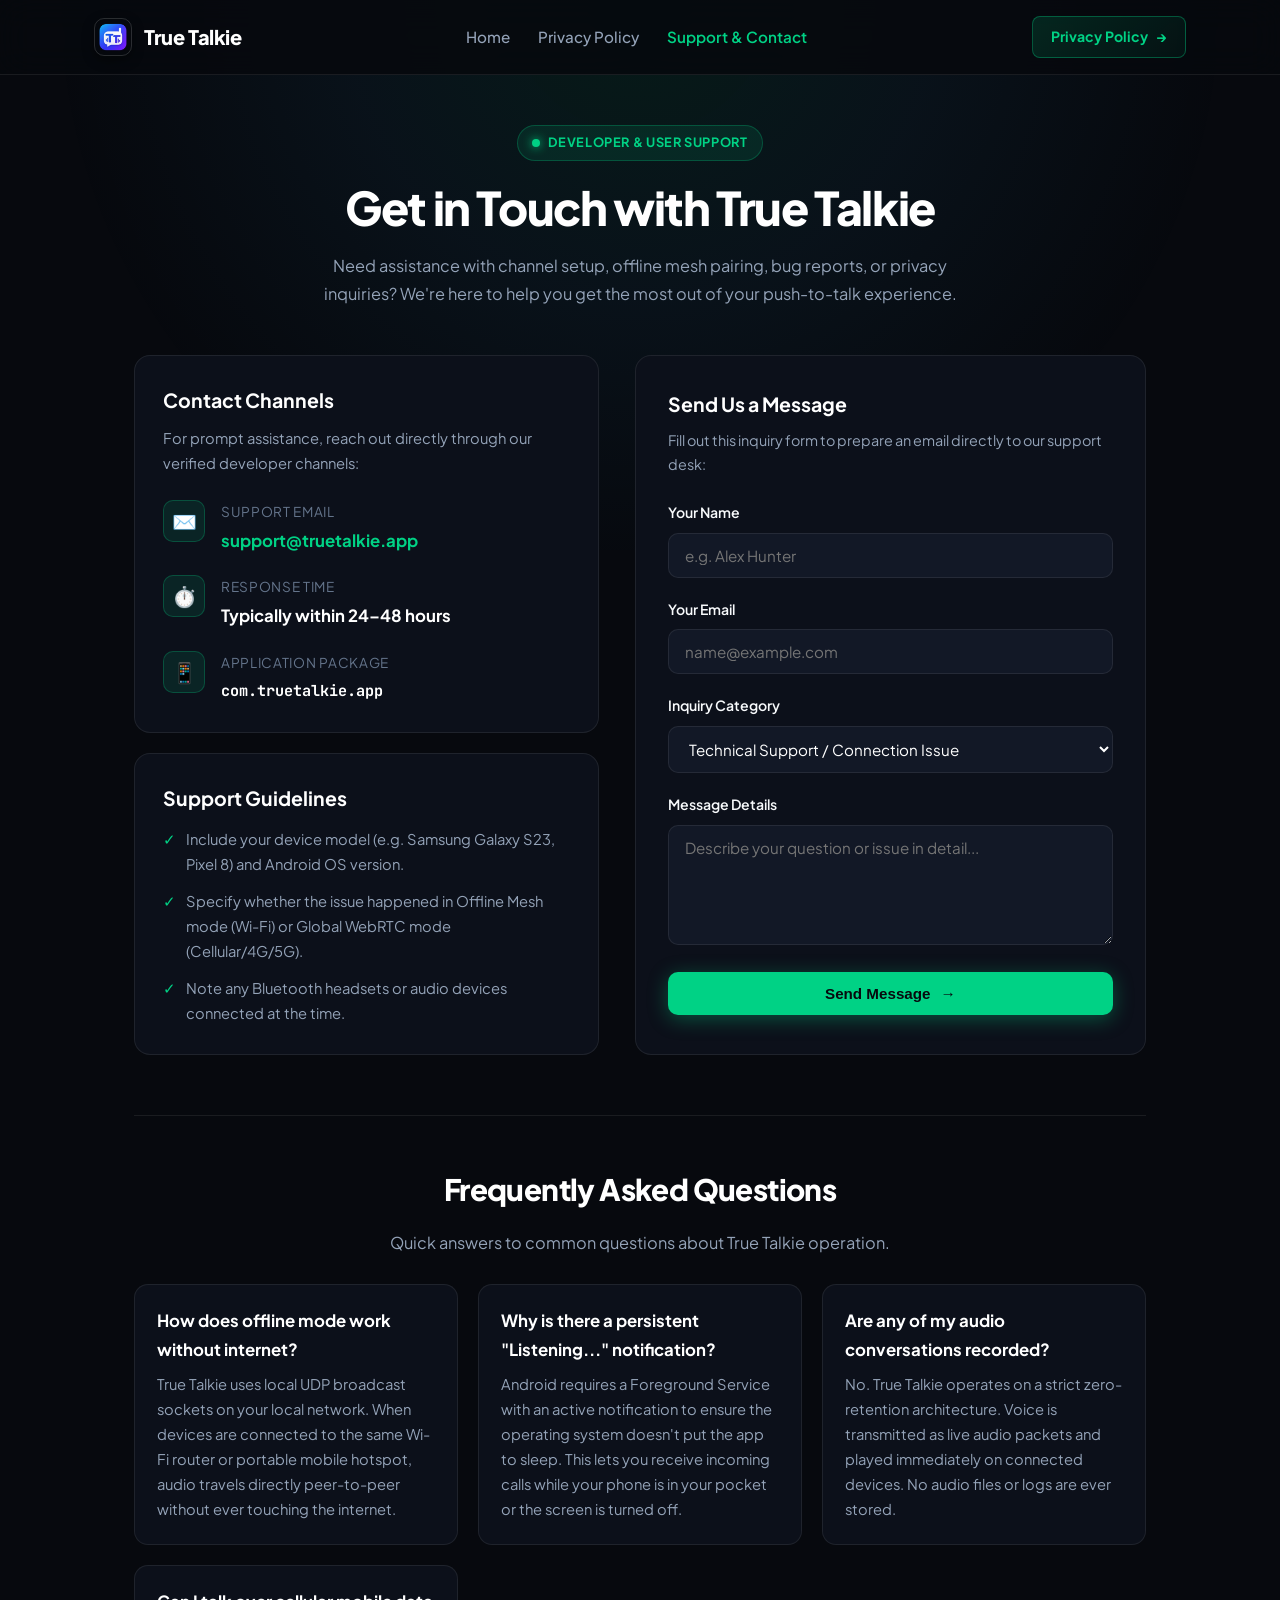
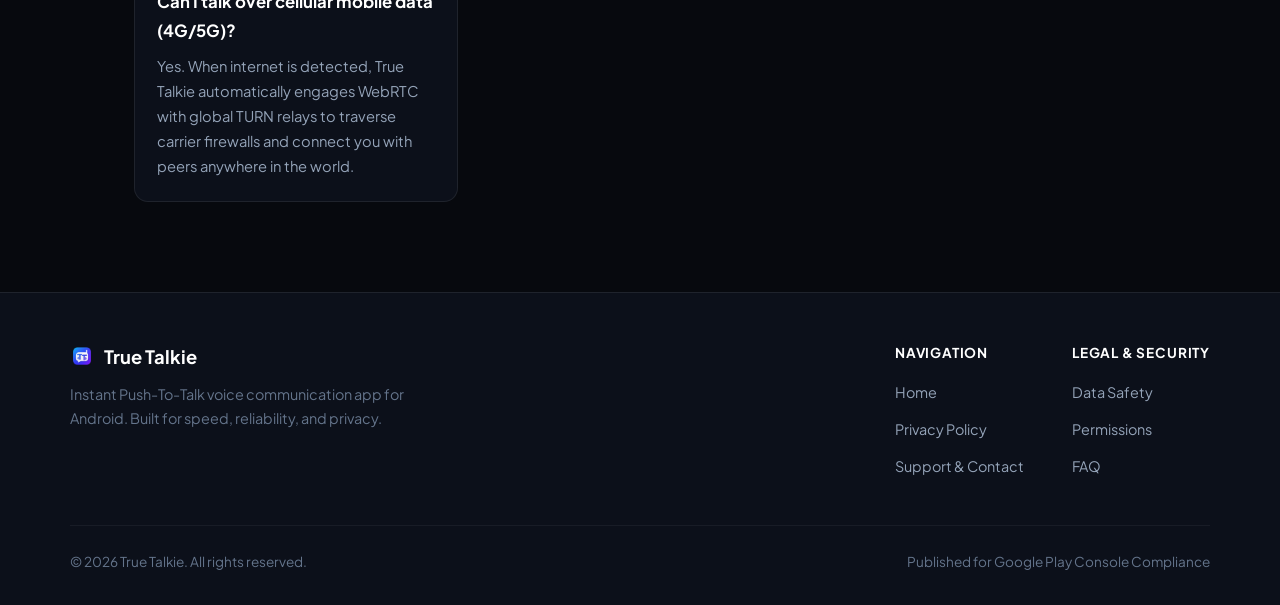
==== contact.html @ cc9174ef "feat: publish true talkie official website, privacy policy, and support pages" ====
<!DOCTYPE html>
<html lang="en">
<head>
  <meta charset="UTF-8">
  <meta name="viewport" content="width=device-width, initial-scale=1.0">
  <title>Support & Contact - True Talkie</title>
  <meta name="description" content="Get support, report bugs, or contact the developer of True Talkie walkie-talkie app.">
  <link rel="icon" type="image/png" href="assets/favicon.png">
  <link rel="stylesheet" href="style.css">
  <style>
    /* Contact Specific Styles */
    .contact-hero {
      text-align: center;
      max-width: 680px;
      margin: 0 auto 48px auto;
    }

    .contact-grid {
      display: grid;
      grid-template-columns: 1fr 1.1fr;
      gap: 36px;
      margin-bottom: 60px;
    }

    .info-card {
      background: var(--bg-surface);
      border: 1px solid var(--border);
      border-radius: 16px;
      padding: 28px;
      margin-bottom: 20px;
    }

    .info-item {
      display: flex;
      align-items: flex-start;
      gap: 16px;
      margin-bottom: 20px;
    }

    .info-item:last-child {
      margin-bottom: 0;
    }

    .info-icon {
      width: 42px;
      height: 42px;
      border-radius: 10px;
      background: rgba(0, 210, 133, 0.1);
      border: 1px solid rgba(0, 210, 133, 0.25);
      color: var(--accent);
      display: flex;
      align-items: center;
      justify-content: center;
      font-size: 1.25rem;
      flex-shrink: 0;
    }

    .info-title {
      font-size: 0.85rem;
      color: var(--text-dim);
      text-transform: uppercase;
      letter-spacing: 0.05em;
      margin-bottom: 4px;
    }

    .info-val {
      font-size: 1.05rem;
      font-weight: 700;
      color: #fff;
    }

    .email-link {
      color: var(--accent);
      text-decoration: none;
      word-break: break-all;
      transition: color 0.2s;
    }

    .email-link:hover {
      text-decoration: underline;
    }

    /* Form */
    .form-box {
      background: var(--bg-surface);
      border: 1px solid var(--border);
      border-radius: 16px;
      padding: 32px;
    }

    .form-group {
      margin-bottom: 20px;
    }

    .form-label {
      display: block;
      font-size: 0.88rem;
      font-weight: 600;
      color: var(--text-primary);
      margin-bottom: 8px;
    }

    .form-input, .form-select, .form-textarea {
      width: 100%;
      background: var(--bg-card);
      border: 1px solid var(--border);
      border-radius: 10px;
      padding: 12px 16px;
      color: #fff;
      font-family: inherit;
      font-size: 0.95rem;
      transition: border-color 0.2s, box-shadow 0.2s;
    }

    .form-input:focus, .form-select:focus, .form-textarea:focus {
      outline: none;
      border-color: var(--accent);
      box-shadow: 0 0 0 3px rgba(0, 210, 133, 0.15);
    }

    .form-textarea {
      resize: vertical;
      min-height: 120px;
    }

    /* FAQ Section */
    .faq-section {
      margin-top: 60px;
      border-top: 1px solid var(--border);
      padding-top: 48px;
    }

    .faq-grid {
      display: grid;
      grid-template-columns: repeat(auto-fit, minmax(310px, 1fr));
      gap: 20px;
      margin-top: 28px;
    }

    .faq-card {
      background: var(--bg-surface);
      border: 1px solid var(--border);
      border-radius: 14px;
      padding: 22px;
    }

    .faq-card h4 {
      font-size: 1.05rem;
      color: #fff;
      margin-bottom: 8px;
    }

    .faq-card p {
      font-size: 0.92rem;
      color: var(--text-muted);
      margin: 0;
    }

    @media (max-width: 860px) {
      .contact-grid {
        grid-template-columns: 1fr;
      }
    }
  </style>
</head>
<body>
  <div class="ambient-glow"></div>

  <!-- Navbar -->
  <nav class="navbar">
    <div class="nav-container">
      <a href="index.html" class="nav-brand">
        <img src="assets/logo.png" alt="True Talkie Logo" class="nav-logo">
        <span>True Talkie</span>
      </a>
      <ul class="nav-links">
        <li><a href="index.html" class="nav-link">Home</a></li>
        <li><a href="privacy.html" class="nav-link">Privacy Policy</a></li>
        <li><a href="contact.html" class="nav-link active">Support & Contact</a></li>
      </ul>
      <a href="privacy.html" class="nav-cta">
        <span>Privacy Policy</span>
        →
      </a>
    </div>
  </nav>

  <main>
    <div class="container">
      <header class="contact-hero">
        <div class="badge">
          <span class="pulse-dot"></span>
          Developer & User Support
        </div>
        <h1>Get in Touch with True Talkie</h1>
        <p>
          Need assistance with channel setup, offline mesh pairing, bug reports, or privacy inquiries? We're here to help you get the most out of your push-to-talk experience.
        </p>
      </header>

      <div class="contact-grid">
        <!-- Contact Information Column -->
        <div>
          <div class="info-card">
            <h3>Contact Channels</h3>
            <p style="font-size: 0.92rem; margin-bottom: 24px;">For prompt assistance, reach out directly through our verified developer channels:</p>

            <div class="info-item">
              <div class="info-icon">✉️</div>
              <div>
                <div class="info-title">Support Email</div>
                <div class="info-val">
                  <a href="mailto:support@truetalkie.app" class="email-link">support@truetalkie.app</a>
                </div>
              </div>
            </div>

            <div class="info-item">
              <div class="info-icon">⏱️</div>
              <div>
                <div class="info-title">Response Time</div>
                <div class="info-val">Typically within 24–48 hours</div>
              </div>
            </div>

            <div class="info-item">
              <div class="info-icon">📱</div>
              <div>
                <div class="info-title">Application Package</div>
                <div class="info-val" style="font-family: var(--font-mono); font-size: 0.95rem;">com.truetalkie.app</div>
              </div>
            </div>
          </div>

          <div class="info-card" style="margin-bottom: 0;">
            <h3>Support Guidelines</h3>
            <ul style="list-style: none; padding: 0; margin-top: 12px;">
              <li style="margin-bottom: 12px; font-size: 0.92rem; color: var(--text-muted); display: flex; gap: 10px;">
                <span style="color: var(--accent);">✓</span> Include your device model (e.g. Samsung Galaxy S23, Pixel 8) and Android OS version.
              </li>
              <li style="margin-bottom: 12px; font-size: 0.92rem; color: var(--text-muted); display: flex; gap: 10px;">
                <span style="color: var(--accent);">✓</span> Specify whether the issue happened in Offline Mesh mode (Wi-Fi) or Global WebRTC mode (Cellular/4G/5G).
              </li>
              <li style="font-size: 0.92rem; color: var(--text-muted); display: flex; gap: 10px;">
                <span style="color: var(--accent);">✓</span> Note any Bluetooth headsets or audio devices connected at the time.
              </li>
            </ul>
          </div>
        </div>

        <!-- Interactive Direct Message Form -->
        <div class="form-box">
          <h3 style="margin-bottom: 6px;">Send Us a Message</h3>
          <p style="font-size: 0.9rem; margin-bottom: 24px;">Fill out this inquiry form to prepare an email directly to our support desk:</p>

          <form id="contactForm" onsubmit="handleFormSubmit(event)">
            <div class="form-group">
              <label for="name" class="form-label">Your Name</label>
              <input type="text" id="name" class="form-input" placeholder="e.g. Alex Hunter" required>
            </div>

            <div class="form-group">
              <label for="email" class="form-label">Your Email</label>
              <input type="email" id="email" class="form-input" placeholder="name@example.com" required>
            </div>

            <div class="form-group">
              <label for="topic" class="form-label">Inquiry Category</label>
              <select id="topic" class="form-select">
                <option value="Technical Support">Technical Support / Connection Issue</option>
                <option value="Bug Report">Bug Report</option>
                <option value="Privacy Question">Privacy & Data Safety Question</option>
                <option value="Feature Request">Feature Request / Suggestion</option>
                <option value="General Inquiry">General Inquiry</option>
              </select>
            </div>

            <div class="form-group">
              <label for="message" class="form-label">Message Details</label>
              <textarea id="message" class="form-textarea" placeholder="Describe your question or issue in detail..." required></textarea>
            </div>

            <button type="submit" class="btn btn-primary" style="width: 100%;">
              <span>Send Message</span>
              →
            </button>
          </form>
        </div>
      </div>

      <!-- FAQ Section -->
      <section class="faq-section" id="faq">
        <div style="text-align: center; max-width: 600px; margin: 0 auto;">
          <h2>Frequently Asked Questions</h2>
          <p>Quick answers to common questions about True Talkie operation.</p>
        </div>

        <div class="faq-grid">
          <div class="faq-card">
            <h4>How does offline mode work without internet?</h4>
            <p>True Talkie uses local UDP broadcast sockets on your local network. When devices are connected to the same Wi-Fi router or portable mobile hotspot, audio travels directly peer-to-peer without ever touching the internet.</p>
          </div>

          <div class="faq-card">
            <h4>Why is there a persistent "Listening..." notification?</h4>
            <p>Android requires a Foreground Service with an active notification to ensure the operating system doesn't put the app to sleep. This lets you receive incoming calls while your phone is in your pocket or the screen is turned off.</p>
          </div>

          <div class="faq-card">
            <h4>Are any of my audio conversations recorded?</h4>
            <p>No. True Talkie operates on a strict zero-retention architecture. Voice is transmitted as live audio packets and played immediately on connected devices. No audio files or logs are ever stored.</p>
          </div>

          <div class="faq-card">
            <h4>Can I talk over cellular mobile data (4G/5G)?</h4>
            <p>Yes. When internet is detected, True Talkie automatically engages WebRTC with global TURN relays to traverse carrier firewalls and connect you with peers anywhere in the world.</p>
          </div>
        </div>
      </section>
    </div>
  </main>

  <!-- Footer -->
  <footer>
    <div class="footer-container">
      <div class="footer-brand">
        <h4>
          <img src="assets/logo.png" alt="Logo" style="width: 24px; height: 24px; border-radius: 6px;">
          True Talkie
        </h4>
        <p>Instant Push-To-Talk voice communication app for Android. Built for speed, reliability, and privacy.</p>
      </div>
      <div class="footer-links">
        <div class="footer-col">
          <h5>Navigation</h5>
          <ul>
            <li><a href="index.html">Home</a></li>
            <li><a href="privacy.html">Privacy Policy</a></li>
            <li><a href="contact.html">Support & Contact</a></li>
          </ul>
        </div>
        <div class="footer-col">
          <h5>Legal & Security</h5>
          <ul>
            <li><a href="privacy.html">Data Safety</a></li>
            <li><a href="privacy.html#permissions">Permissions</a></li>
            <li><a href="contact.html#faq">FAQ</a></li>
          </ul>
        </div>
      </div>
    </div>
    <div class="footer-bottom">
      <span>&copy; 2026 True Talkie. All rights reserved.</span>
      <span>Published for Google Play Console Compliance</span>
    </div>
  </footer>

  <script>
    function handleFormSubmit(event) {
      event.preventDefault();
      const name = document.getElementById('name').value;
      const topic = document.getElementById('topic').value;
      const message = document.getElementById('message').value;

      const subject = encodeURIComponent('[True Talkie Support] ' + topic + ' from ' + name);
      const body = encodeURIComponent(message + '\n\nSent by: ' + name);
      
      window.location.href = 'mailto:support@truetalkie.app?subject=' + subject + '&body=' + body;
    }
  </script>
</body>
</html>
---- style.css ----
/* True Talkie - Shared Modern Design System */
@import url('https://fonts.googleapis.com/css2?family=Plus+Jakarta+Sans:wght@300;400;500;600;700;800&family=JetBrains+Mono:wght@400;500;700&display=swap');

:root {
  --bg-primary: #07090e;
  --bg-surface: #0c101a;
  --bg-card: #121826;
  --bg-card-hover: #172032;
  --border: rgba(255, 255, 255, 0.08);
  --border-active: rgba(0, 210, 133, 0.35);
  --accent: #00d285;
  --accent-glow: rgba(0, 210, 133, 0.2);
  --cyan: #38bdf8;
  --cyan-glow: rgba(56, 189, 248, 0.18);
  --text-primary: #f8fafc;
  --text-muted: #94a3b8;
  --text-dim: #64748b;
  --font-main: 'Plus Jakarta Sans', -apple-system, BlinkMacSystemFont, 'Segoe UI', Roboto, sans-serif;
  --font-mono: 'JetBrains Mono', monospace;
}

* {
  box-sizing: border-box;
  margin: 0;
  padding: 0;
}

html {
  scroll-behavior: smooth;
}

body {
  font-family: var(--font-main);
  background-color: var(--bg-primary);
  color: var(--text-primary);
  line-height: 1.7;
  -webkit-font-smoothing: antialiased;
  min-height: 100vh;
  display: flex;
  flex-direction: column;
}

.ambient-glow {
  position: fixed;
  top: 0;
  left: 50%;
  transform: translateX(-50%);
  width: 100%;
  max-width: 1400px;
  height: 550px;
  background: radial-gradient(circle at 50% 0%, rgba(0, 210, 133, 0.09) 0%, rgba(56, 189, 248, 0.05) 35%, transparent 70%);
  pointer-events: none;
  z-index: 0;
}

/* Navigation */
.navbar {
  position: sticky;
  top: 0;
  z-index: 100;
  background: rgba(7, 9, 14, 0.85);
  backdrop-filter: blur(16px);
  -webkit-backdrop-filter: blur(16px);
  border-bottom: 1px solid var(--border);
}

.nav-container {
  max-width: 1140px;
  margin: 0 auto;
  padding: 16px 24px;
  display: flex;
  align-items: center;
  justify-content: space-between;
}

.nav-brand {
  display: flex;
  align-items: center;
  gap: 12px;
  text-decoration: none;
  color: #fff;
  font-weight: 800;
  font-size: 1.25rem;
  letter-spacing: -0.02em;
}

.nav-logo {
  width: 38px;
  height: 38px;
  border-radius: 10px;
  object-fit: cover;
  border: 1px solid rgba(255, 255, 255, 0.15);
  box-shadow: 0 4px 12px rgba(0, 0, 0, 0.4);
}

.nav-links {
  display: flex;
  align-items: center;
  gap: 28px;
  list-style: none;
}

.nav-link {
  color: var(--text-muted);
  text-decoration: none;
  font-size: 0.95rem;
  font-weight: 500;
  transition: color 0.2s ease;
}

.nav-link:hover {
  color: #ffffff;
}

.nav-link.active {
  color: var(--accent);
  font-weight: 600;
}

.nav-cta {
  display: inline-flex;
  align-items: center;
  gap: 8px;
  padding: 8px 18px;
  border-radius: 8px;
  background: linear-gradient(135deg, rgba(0, 210, 133, 0.15), rgba(0, 210, 133, 0.05));
  border: 1px solid rgba(0, 210, 133, 0.35);
  color: var(--accent);
  text-decoration: none;
  font-size: 0.88rem;
  font-weight: 700;
  transition: all 0.2s ease;
}

.nav-cta:hover {
  background: rgba(0, 210, 133, 0.25);
  transform: translateY(-1px);
  box-shadow: 0 4px 14px var(--accent-glow);
}

/* Main */
main {
  flex: 1;
  position: relative;
  z-index: 1;
}

.container {
  max-width: 1060px;
  margin: 0 auto;
  padding: 50px 24px 90px 24px;
}

.badge {
  display: inline-flex;
  align-items: center;
  gap: 8px;
  padding: 6px 14px;
  border-radius: 9999px;
  background: rgba(0, 210, 133, 0.1);
  border: 1px solid rgba(0, 210, 133, 0.25);
  color: var(--accent);
  font-size: 0.8rem;
  font-weight: 700;
  letter-spacing: 0.05em;
  text-transform: uppercase;
  margin-bottom: 20px;
}

.pulse-dot {
  width: 8px;
  height: 8px;
  border-radius: 50%;
  background: var(--accent);
  box-shadow: 0 0 10px var(--accent);
  animation: pulse 2s infinite;
}

@keyframes pulse {
  0%, 100% { opacity: 1; transform: scale(1); }
  50% { opacity: 0.4; transform: scale(0.85); }
}

.btn {
  display: inline-flex;
  align-items: center;
  justify-content: center;
  gap: 10px;
  padding: 13px 26px;
  border-radius: 10px;
  font-size: 0.95rem;
  font-weight: 700;
  text-decoration: none;
  transition: all 0.2s ease;
  cursor: pointer;
  border: none;
}

.btn-primary {
  background: #00d285;
  color: #07090e;
  box-shadow: 0 4px 20px rgba(0, 210, 133, 0.35);
}

.btn-primary:hover {
  background: #00ea94;
  transform: translateY(-2px);
  box-shadow: 0 6px 26px rgba(0, 210, 133, 0.5);
}

.btn-secondary {
  background: var(--bg-card);
  border: 1px solid var(--border);
  color: #fff;
}

.btn-secondary:hover {
  background: var(--bg-card-hover);
  border-color: rgba(255, 255, 255, 0.2);
  transform: translateY(-2px);
}

h1 {
  font-size: 2.9rem;
  font-weight: 800;
  letter-spacing: -0.03em;
  line-height: 1.15;
  color: #fff;
  margin-bottom: 18px;
}

h2 {
  font-size: 1.85rem;
  font-weight: 800;
  letter-spacing: -0.02em;
  color: #fff;
  margin-bottom: 14px;
}

h3 {
  font-size: 1.22rem;
  font-weight: 700;
  color: #fff;
  margin-bottom: 8px;
}

p {
  color: var(--text-muted);
  font-size: 1.02rem;
  line-height: 1.7;
}

/* Card */
.card {
  background: var(--bg-surface);
  border: 1px solid var(--border);
  border-radius: 16px;
  padding: 28px;
  transition: all 0.25s ease;
}

.card:hover {
  background: var(--bg-card);
  border-color: rgba(255, 255, 255, 0.16);
  transform: translateY(-3px);
  box-shadow: 0 16px 36px rgba(0, 0, 0, 0.4);
}

/* Footer */
footer {
  border-top: 1px solid var(--border);
  background: var(--bg-surface);
  padding: 48px 24px 32px 24px;
  margin-top: auto;
  position: relative;
  z-index: 1;
}

.footer-container {
  max-width: 1140px;
  margin: 0 auto;
  display: flex;
  flex-wrap: wrap;
  justify-content: space-between;
  gap: 32px;
}

.footer-brand {
  max-width: 380px;
}

.footer-brand h4 {
  color: #fff;
  font-size: 1.15rem;
  margin-bottom: 10px;
  display: flex;
  align-items: center;
  gap: 10px;
}

.footer-brand p {
  font-size: 0.9rem;
  color: var(--text-dim);
}

.footer-links {
  display: flex;
  gap: 48px;
}

.footer-col h5 {
  color: #fff;
  font-size: 0.85rem;
  font-weight: 700;
  text-transform: uppercase;
  letter-spacing: 0.06em;
  margin-bottom: 14px;
}

.footer-col ul {
  list-style: none;
}

.footer-col li {
  margin-bottom: 10px;
}

.footer-col a {
  color: var(--text-muted);
  text-decoration: none;
  font-size: 0.9rem;
  transition: color 0.2s;
}

.footer-col a:hover {
  color: var(--accent);
}

.footer-bottom {
  max-width: 1140px;
  margin: 36px auto 0 auto;
  padding-top: 24px;
  border-top: 1px solid rgba(255, 255, 255, 0.05);
  display: flex;
  justify-content: space-between;
  align-items: center;
  font-size: 0.85rem;
  color: var(--text-dim);
}

@media (max-width: 768px) {
  h1 { font-size: 2.2rem; }
  h2 { font-size: 1.5rem; }
  .footer-bottom { flex-direction: column; gap: 12px; text-align: center; }
  .container { padding: 40px 16px 80px 16px; }
  .nav-links { gap: 16px; }
}
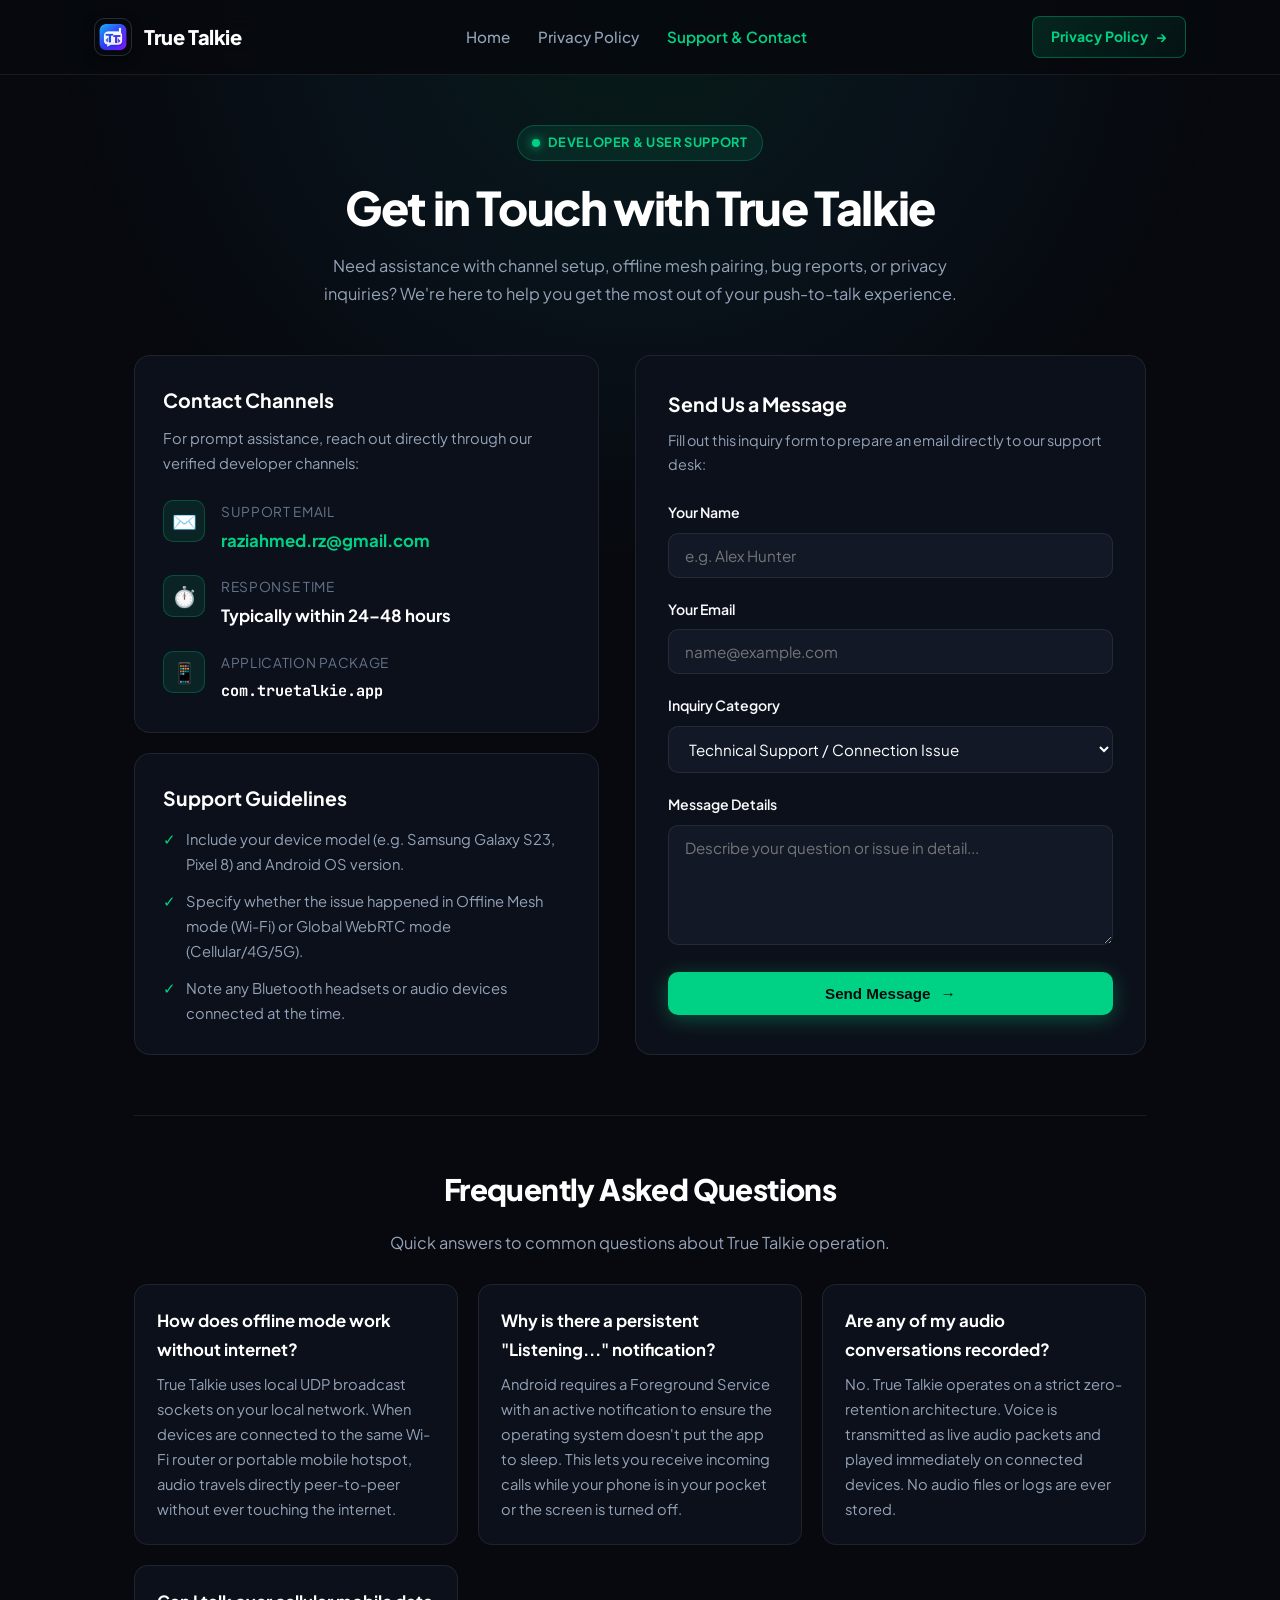
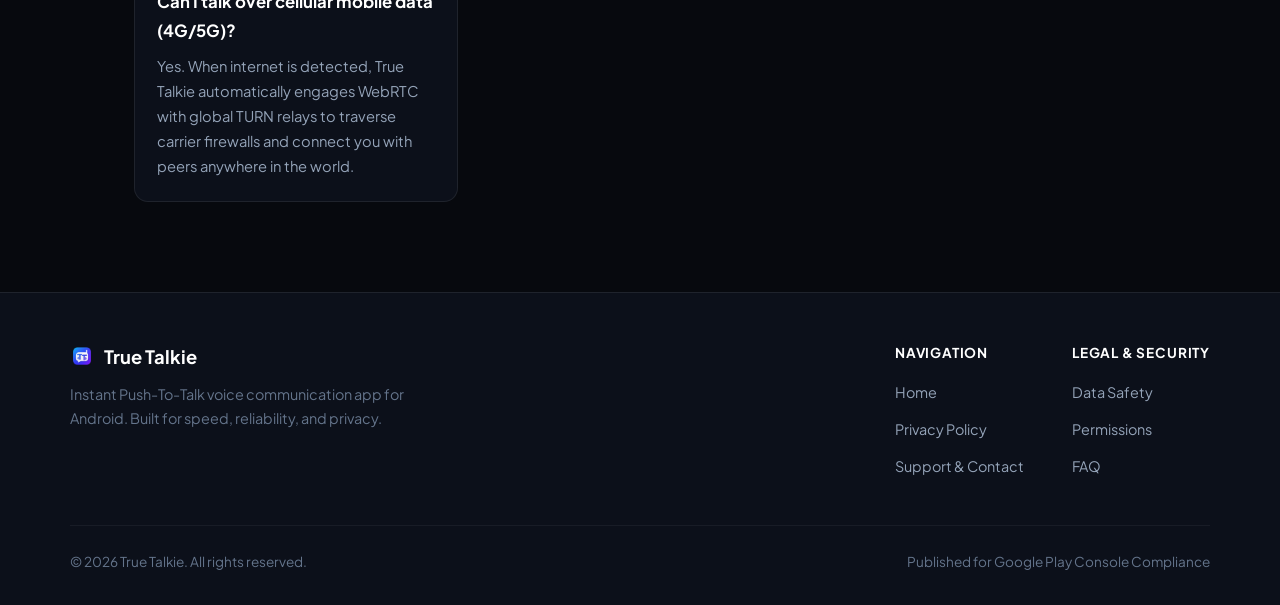
==== commit 925f6cba: "update contact" ====
--- a/contact.html
+++ b/contact.html
@@ -210,7 +210,7 @@
               <div>
                 <div class="info-title">Support Email</div>
                 <div class="info-val">
-                  <a href="mailto:support@truetalkie.app" class="email-link">support@truetalkie.app</a>
+                  <a href="mailto:raziahmed.rz@gmail.com" class="email-link">raziahmed.rz@gmail.com</a>
                 </div>
               </div>
             </div>
@@ -280,6 +280,12 @@
               <textarea id="message" class="form-textarea" placeholder="Describe your question or issue in detail..." required></textarea>
             </div>
 
+            
+            <div id="statusMessage" style="display: none; background: rgba(0, 210, 133, 0.12); border: 1px solid rgba(0, 210, 133, 0.35); border-radius: 10px; padding: 14px 16px; margin-bottom: 18px; font-size: 0.9rem; color: #fff;">
+              <strong style="color: var(--accent);">✓ Opening your email app...</strong><br>
+              Your message was prepared for <strong>raziahmed.rz@gmail.com</strong>.<br>
+              <span style="font-size: 0.82rem; color: var(--text-muted);">If your email app didn't open automatically, you can send an email directly to <a href="mailto:raziahmed.rz@gmail.com" style="color: var(--accent); font-weight: 600;">raziahmed.rz@gmail.com</a>.</span>
+            </div>
             <button type="submit" class="btn btn-primary" style="width: 100%;">
               <span>Send Message</span>
               →
@@ -355,17 +361,34 @@
     </div>
   </footer>
 
-  <script>
+    <script>
     function handleFormSubmit(event) {
       event.preventDefault();
       const name = document.getElementById('name').value;
+      const email = document.getElementById('email').value;
       const topic = document.getElementById('topic').value;
       const message = document.getElementById('message').value;
 
-      const subject = encodeURIComponent('[True Talkie Support] ' + topic + ' from ' + name);
-      const body = encodeURIComponent(message + '\n\nSent by: ' + name);
+      const subject = encodeURIComponent('[True Talkie Support] ' + topic + ' - ' + name);
+      const body = encodeURIComponent(
+        'Name: ' + name + '\n' +
+        'User Email: ' + email + '\n' +
+        'Category: ' + topic + '\n\n' +
+        'Message:\n' + message + '\n\n' +
+        '------------------------------------\n' +
+        'Sent via True Talkie Support Portal'
+      );
       
-      window.location.href = 'mailto:support@truetalkie.app?subject=' + subject + '&body=' + body;
+      // Redirects directly to the user email client addressed to raziahmed.rz@gmail.com
+      const mailtoUrl = 'mailto:raziahmed.rz@gmail.com?subject=' + subject + '&body=' + body;
+      window.location.href = mailtoUrl;
+
+      // Show instant confirmation banner
+      const statusDiv = document.getElementById('statusMessage');
+      if (statusDiv) {
+        statusDiv.style.display = 'block';
+        statusDiv.scrollIntoView({ behavior: 'smooth' });
+      }
     }
   </script>
 </body>
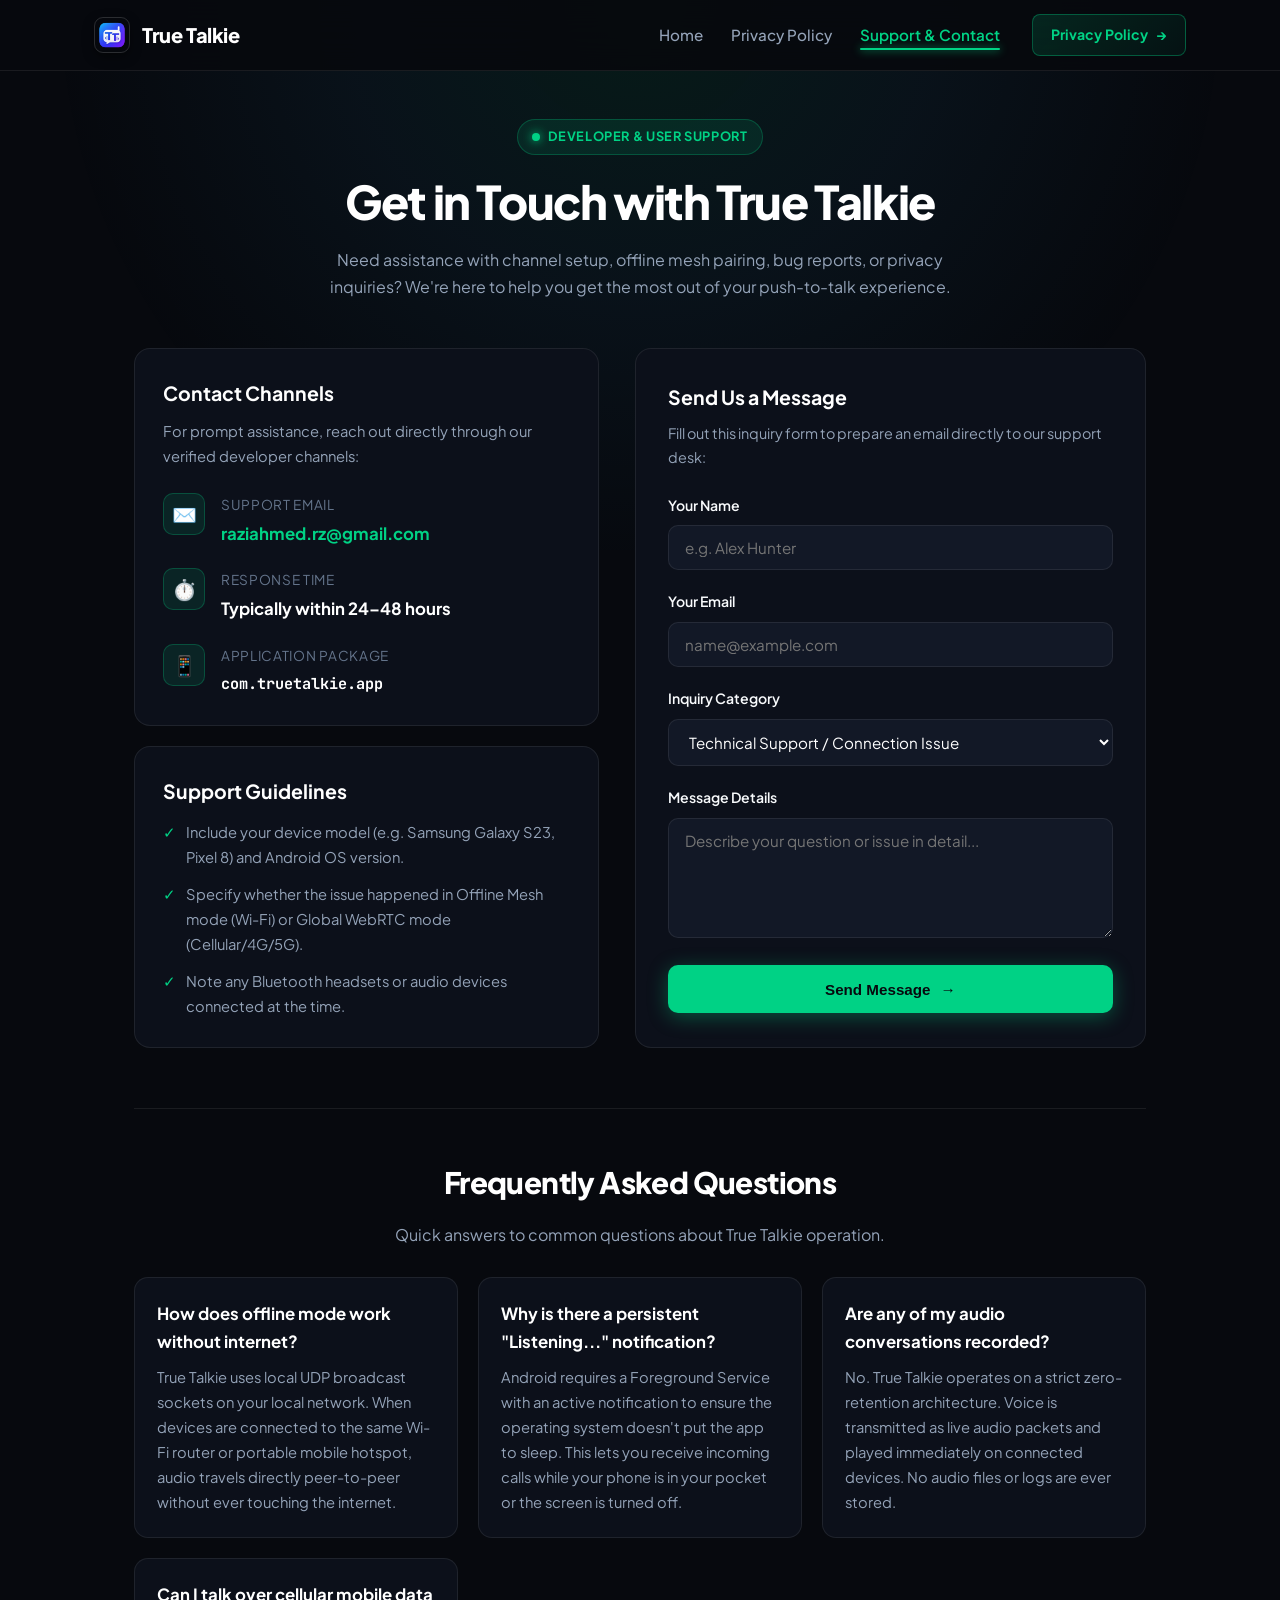
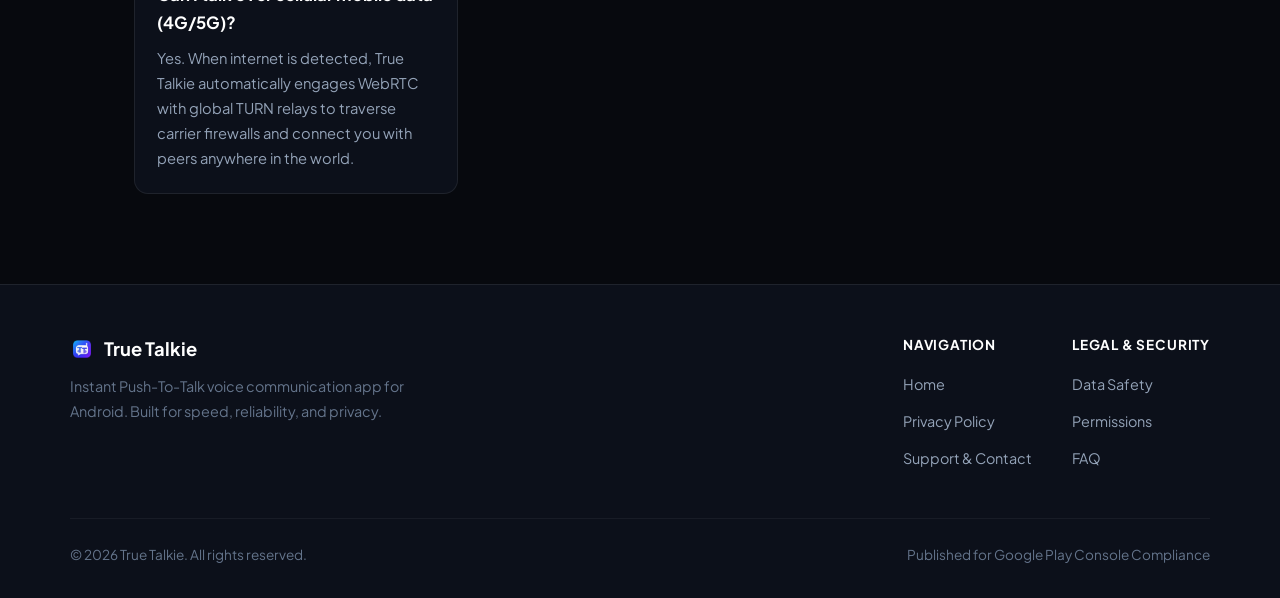
==== commit a5d6a1d4: "mobile-responsive" ====
--- a/contact.html
+++ b/contact.html
@@ -156,9 +156,20 @@
       margin: 0;
     }
 
-    @media (max-width: 860px) {
+        @media (max-width: 860px) {
       .contact-grid {
         grid-template-columns: 1fr;
+        gap: 24px;
+      }
+      .info-card, .form-box {
+        padding: 22px 18px;
+      }
+      .faq-grid {
+        grid-template-columns: 1fr;
+        gap: 14px;
+      }
+      .faq-card {
+        padding: 18px 16px;
       }
     }
   </style>
@@ -167,21 +178,35 @@
   <div class="ambient-glow"></div>
 
   <!-- Navbar -->
+    <!-- Responsive Navbar -->
   <nav class="navbar">
     <div class="nav-container">
       <a href="index.html" class="nav-brand">
         <img src="assets/logo.png" alt="True Talkie Logo" class="nav-logo">
         <span>True Talkie</span>
       </a>
-      <ul class="nav-links">
-        <li><a href="index.html" class="nav-link">Home</a></li>
-        <li><a href="privacy.html" class="nav-link">Privacy Policy</a></li>
-        <li><a href="contact.html" class="nav-link active">Support & Contact</a></li>
-      </ul>
-      <a href="privacy.html" class="nav-cta">
-        <span>Privacy Policy</span>
-        →
-      </a>
+
+      <!-- Mobile Hamburger Toggle -->
+      <button class="nav-toggle" id="navToggle" aria-label="Toggle navigation menu" aria-expanded="false">
+        <span class="hamburger-bar"></span>
+        <span class="hamburger-bar"></span>
+        <span class="hamburger-bar"></span>
+      </button>
+
+      <!-- Nav Menu (Desktop & Mobile Drawer) -->
+      <div class="nav-menu" id="navMenu">
+        <ul class="nav-links">
+          <li><a href="index.html" class="nav-link">Home</a></li>
+          <li><a href="privacy.html" class="nav-link">Privacy Policy</a></li>
+          <li><a href="contact.html" class="nav-link active">Support & Contact</a></li>
+        </ul>
+        <div class="nav-cta-wrapper">
+          <a href="privacy.html" class="nav-cta">
+            <span>Privacy Policy</span>
+            <span>→</span>
+          </a>
+        </div>
+      </div>
     </div>
   </nav>
 
@@ -391,5 +416,6 @@
       }
     }
   </script>
+  <script src="nav.js"></script>
 </body>
 </html>
--- a/style.css
+++ b/style.css
@@ -1,4 +1,4 @@
-/* True Talkie - Shared Modern Design System */
+/* True Talkie - Shared Modern Responsive Design System */
 @import url('https://fonts.googleapis.com/css2?family=Plus+Jakarta+Sans:wght@300;400;500;600;700;800&family=JetBrains+Mono:wght@400;500;700&display=swap');
 
 :root {
@@ -27,6 +27,7 @@
 
 html {
   scroll-behavior: smooth;
+  -webkit-text-size-adjust: 100%;
 }
 
 body {
@@ -38,6 +39,7 @@
   min-height: 100vh;
   display: flex;
   flex-direction: column;
+  overflow-x: hidden;
 }
 
 .ambient-glow {
@@ -53,24 +55,28 @@
   z-index: 0;
 }
 
-/* Navigation */
+/* =========================================================
+   NAVIGATION (Desktop & Mobile Drawer)
+========================================================= */
 .navbar {
   position: sticky;
   top: 0;
-  z-index: 100;
-  background: rgba(7, 9, 14, 0.85);
-  backdrop-filter: blur(16px);
-  -webkit-backdrop-filter: blur(16px);
+  z-index: 1000;
+  background: rgba(7, 9, 14, 0.92);
+  backdrop-filter: blur(18px);
+  -webkit-backdrop-filter: blur(18px);
   border-bottom: 1px solid var(--border);
+  width: 100%;
 }
 
 .nav-container {
   max-width: 1140px;
   margin: 0 auto;
-  padding: 16px 24px;
+  padding: 14px 24px;
   display: flex;
   align-items: center;
   justify-content: space-between;
+  position: relative;
 }
 
 .nav-brand {
@@ -82,22 +88,31 @@
   font-weight: 800;
   font-size: 1.25rem;
   letter-spacing: -0.02em;
+  z-index: 1002;
 }
 
 .nav-logo {
-  width: 38px;
-  height: 38px;
-  border-radius: 10px;
+  width: 36px;
+  height: 36px;
+  border-radius: 9px;
   object-fit: cover;
   border: 1px solid rgba(255, 255, 255, 0.15);
   box-shadow: 0 4px 12px rgba(0, 0, 0, 0.4);
 }
 
+.nav-menu {
+  display: flex;
+  align-items: center;
+  gap: 32px;
+}
+
 .nav-links {
   display: flex;
   align-items: center;
   gap: 28px;
   list-style: none;
+  padding: 0;
+  margin: 0;
 }
 
 .nav-link {
@@ -106,6 +121,8 @@
   font-size: 0.95rem;
   font-weight: 500;
   transition: color 0.2s ease;
+  position: relative;
+  padding: 6px 0;
 }
 
 .nav-link:hover {
@@ -115,6 +132,18 @@
 .nav-link.active {
   color: var(--accent);
   font-weight: 600;
+}
+
+.nav-link.active::after {
+  content: '';
+  position: absolute;
+  bottom: 0;
+  left: 0;
+  width: 100%;
+  height: 2px;
+  background: var(--accent);
+  border-radius: 2px;
+  box-shadow: 0 0 8px var(--accent);
 }
 
 .nav-cta {
@@ -130,6 +159,7 @@
   font-size: 0.88rem;
   font-weight: 700;
   transition: all 0.2s ease;
+  white-space: nowrap;
 }
 
 .nav-cta:hover {
@@ -138,17 +168,65 @@
   box-shadow: 0 4px 14px var(--accent-glow);
 }
 
-/* Main */
+/* Mobile Toggle Hamburger Button */
+.nav-toggle {
+  display: none;
+  flex-direction: column;
+  justify-content: center;
+  gap: 5px;
+  width: 42px;
+  height: 42px;
+  background: var(--bg-card);
+  border: 1px solid var(--border);
+  border-radius: 10px;
+  padding: 10px;
+  cursor: pointer;
+  z-index: 1002;
+  transition: all 0.2s ease;
+}
+
+.nav-toggle:hover {
+  background: var(--bg-card-hover);
+  border-color: rgba(255, 255, 255, 0.2);
+}
+
+.hamburger-bar {
+  display: block;
+  width: 100%;
+  height: 2px;
+  background: #ffffff;
+  border-radius: 2px;
+  transition: transform 0.25s ease, opacity 0.25s ease;
+}
+
+/* Transform Hamburger to X when open */
+.nav-toggle.open .hamburger-bar:nth-child(1) {
+  transform: translateY(7px) rotate(45deg);
+}
+
+.nav-toggle.open .hamburger-bar:nth-child(2) {
+  opacity: 0;
+}
+
+.nav-toggle.open .hamburger-bar:nth-child(3) {
+  transform: translateY(-7px) rotate(-45deg);
+}
+
+/* =========================================================
+   MAIN CONTENT & TYPOGRAPHY
+========================================================= */
 main {
   flex: 1;
   position: relative;
   z-index: 1;
+  width: 100%;
 }
 
 .container {
   max-width: 1060px;
   margin: 0 auto;
-  padding: 50px 24px 90px 24px;
+  padding: 48px 24px 90px 24px;
+  width: 100%;
 }
 
 .badge {
@@ -194,6 +272,8 @@
   transition: all 0.2s ease;
   cursor: pointer;
   border: none;
+  min-height: 48px;
+  text-align: center;
 }
 
 .btn-primary {
@@ -221,7 +301,7 @@
 }
 
 h1 {
-  font-size: 2.9rem;
+  font-size: clamp(2rem, 5.2vw, 2.9rem);
   font-weight: 800;
   letter-spacing: -0.03em;
   line-height: 1.15;
@@ -230,7 +310,7 @@
 }
 
 h2 {
-  font-size: 1.85rem;
+  font-size: clamp(1.4rem, 4vw, 1.85rem);
   font-weight: 800;
   letter-spacing: -0.02em;
   color: #fff;
@@ -246,7 +326,7 @@
 
 p {
   color: var(--text-muted);
-  font-size: 1.02rem;
+  font-size: 1rem;
   line-height: 1.7;
 }
 
@@ -266,7 +346,28 @@
   box-shadow: 0 16px 36px rgba(0, 0, 0, 0.4);
 }
 
-/* Footer */
+/* Table Wrapper for Horizontal Scrolling */
+.table-wrapper {
+  overflow-x: auto;
+  -webkit-overflow-scrolling: touch;
+  margin: 20px 0;
+  border-radius: 14px;
+  border: 1px solid var(--border);
+  background: var(--bg-surface);
+  position: relative;
+}
+
+.table-hint {
+  font-size: 0.78rem;
+  color: var(--text-dim);
+  text-align: right;
+  margin-top: 6px;
+  display: none;
+}
+
+/* =========================================================
+   FOOTER
+========================================================= */
 footer {
   border-top: 1px solid var(--border);
   background: var(--bg-surface);
@@ -274,6 +375,7 @@
   margin-top: auto;
   position: relative;
   z-index: 1;
+  width: 100%;
 }
 
 .footer-container {
@@ -305,7 +407,8 @@
 
 .footer-links {
   display: flex;
-  gap: 48px;
+  flex-wrap: wrap;
+  gap: 40px;
 }
 
 .footer-col h5 {
@@ -348,10 +451,125 @@
   color: var(--text-dim);
 }
 
-@media (max-width: 768px) {
-  h1 { font-size: 2.2rem; }
-  h2 { font-size: 1.5rem; }
-  .footer-bottom { flex-direction: column; gap: 12px; text-align: center; }
-  .container { padding: 40px 16px 80px 16px; }
-  .nav-links { gap: 16px; }
-}
+/* =========================================================
+   RESPONSIVE MEDIA QUERIES (Mobile & Tablet)
+========================================================= */
+@media (max-width: 820px) {
+  .nav-container {
+    padding: 12px 18px;
+  }
+
+  .nav-toggle {
+    display: flex;
+  }
+
+  /* Slide-down Mobile Drawer */
+  .nav-menu {
+    position: absolute;
+    top: 100%;
+    left: 0;
+    width: 100%;
+    background: rgba(10, 14, 23, 0.98);
+    backdrop-filter: blur(24px);
+    -webkit-backdrop-filter: blur(24px);
+    border-bottom: 1px solid var(--border);
+    flex-direction: column;
+    align-items: stretch;
+    gap: 0;
+    padding: 16px 20px 24px 20px;
+    box-shadow: 0 20px 40px rgba(0, 0, 0, 0.8);
+    max-height: 0;
+    opacity: 0;
+    overflow: hidden;
+    pointer-events: none;
+    transition: max-height 0.35s ease, opacity 0.25s ease, padding 0.3s ease;
+  }
+
+  .nav-menu.open {
+    max-height: 420px;
+    opacity: 1;
+    pointer-events: auto;
+  }
+
+  .nav-links {
+    flex-direction: column;
+    align-items: stretch;
+    gap: 6px;
+    width: 100%;
+  }
+
+  .nav-link {
+    display: block;
+    padding: 12px 16px;
+    border-radius: 10px;
+    font-size: 1rem;
+    font-weight: 600;
+  }
+
+  .nav-link:hover {
+    background: rgba(255, 255, 255, 0.05);
+  }
+
+  .nav-link.active {
+    color: var(--accent);
+    background: rgba(0, 210, 133, 0.09);
+    border-left: 3px solid var(--accent);
+  }
+
+  .nav-link.active::after {
+    display: none;
+  }
+
+  .nav-cta-wrapper {
+    margin-top: 16px;
+    padding-top: 16px;
+    border-top: 1px solid var(--border);
+  }
+
+  .nav-cta {
+    display: flex;
+    justify-content: center;
+    width: 100%;
+    padding: 12px 20px;
+    font-size: 0.95rem;
+  }
+
+  .container {
+    padding: 32px 18px 70px 18px;
+  }
+
+  .card {
+    padding: 22px 18px;
+  }
+
+  .footer-bottom {
+    flex-direction: column;
+    gap: 12px;
+    text-align: center;
+  }
+
+  .table-hint {
+    display: block;
+  }
+}
+
+@media (max-width: 480px) {
+  .nav-brand {
+    font-size: 1.15rem;
+    gap: 9px;
+  }
+
+  .nav-logo {
+    width: 32px;
+    height: 32px;
+  }
+
+  .container {
+    padding: 24px 14px 60px 14px;
+  }
+
+  .btn {
+    width: 100%;
+    padding: 14px 20px;
+  }
+}
